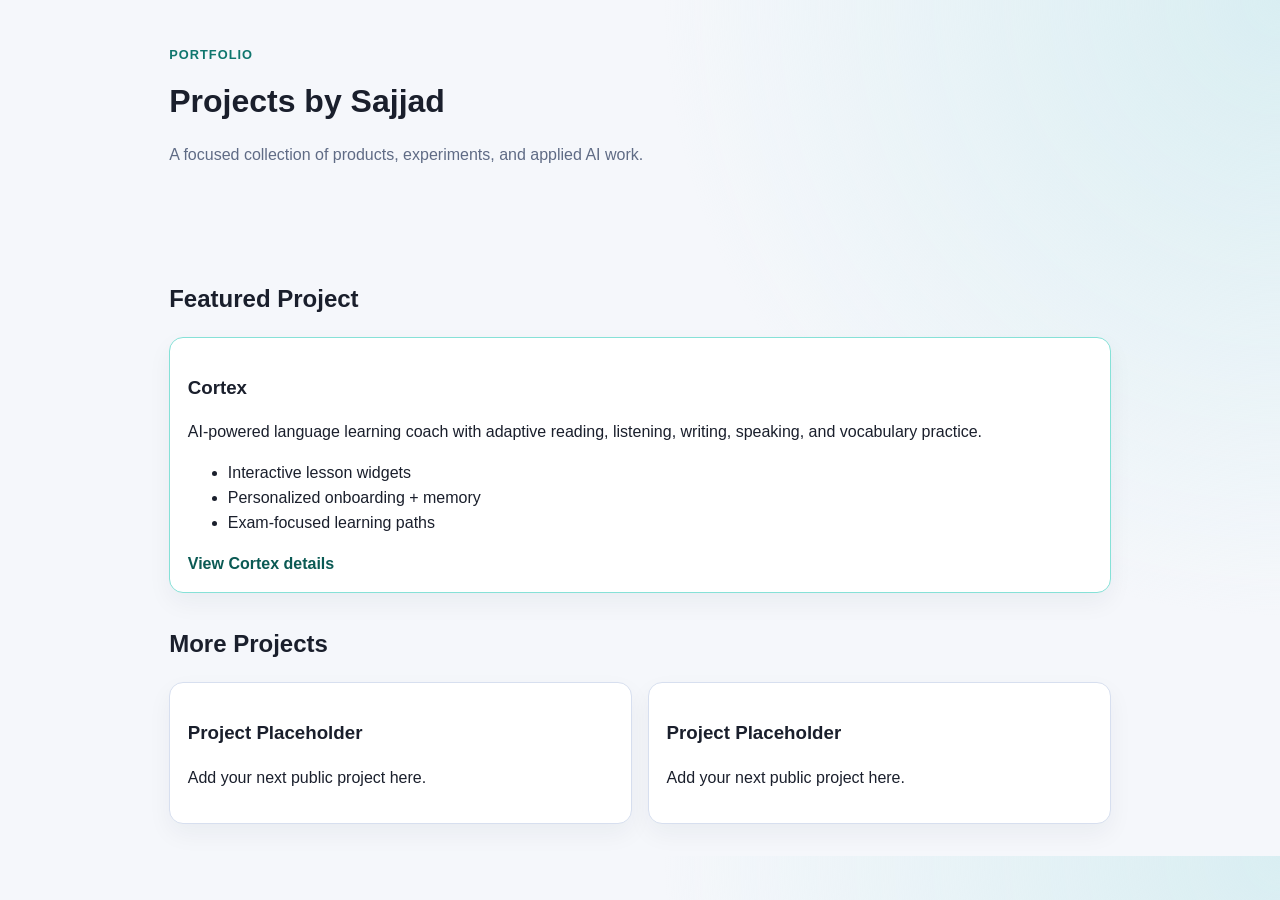
==== index.html @ 9030a569 "Create portfolio one-pager with dedicated Cortex project page" ====
<!doctype html>
<html lang="en">
  <head>
    <meta charset="UTF-8" />
    <meta name="viewport" content="width=device-width, initial-scale=1.0" />
    <title>Sajjad Portfolio</title>
    <link rel="stylesheet" href="styles.css" />
  </head>
  <body>
    <header class="hero">
      <p class="eyebrow">Portfolio</p>
      <h1>Projects by Sajjad</h1>
      <p class="subtitle">A focused collection of products, experiments, and applied AI work.</p>
    </header>

    <main>
      <section>
        <h2>Featured Project</h2>
        <div class="grid">
          <article class="card featured">
            <h3>Cortex</h3>
            <p>
              AI-powered language learning coach with adaptive reading, listening, writing,
              speaking, and vocabulary practice.
            </p>
            <ul>
              <li>Interactive lesson widgets</li>
              <li>Personalized onboarding + memory</li>
              <li>Exam-focused learning paths</li>
            </ul>
            <a href="projects/cortex.html">View Cortex details</a>
          </article>
        </div>
      </section>

      <section>
        <h2>More Projects</h2>
        <div class="grid">
          <article class="card placeholder">
            <h3>Project Placeholder</h3>
            <p>Add your next public project here.</p>
          </article>
          <article class="card placeholder">
            <h3>Project Placeholder</h3>
            <p>Add your next public project here.</p>
          </article>
        </div>
      </section>
    </main>
  </body>
</html>
---- styles.css ----
:root {
  --bg: #f5f7fb;
  --surface: #ffffff;
  --text: #1a1f2c;
  --muted: #5f6b85;
  --accent: #0f766e;
  --accent-dark: #0b5a54;
  --border: #d7dfef;
}

* { box-sizing: border-box; }

body {
  margin: 0;
  font-family: "Avenir Next", "Segoe UI", sans-serif;
  background: radial-gradient(circle at top right, #d9eef2, transparent 40%), var(--bg);
  color: var(--text);
  line-height: 1.55;
}

.hero,
main {
  max-width: 980px;
  margin: 0 auto;
  padding: 2rem 1.2rem;
}

.hero h1 { margin: 0.3rem 0; }
.eyebrow { color: var(--accent); font-weight: 700; text-transform: uppercase; letter-spacing: 0.08em; font-size: 0.8rem; }
.subtitle { color: var(--muted); max-width: 760px; }

h2 { margin-top: 2rem; }

.grid {
  display: grid;
  grid-template-columns: repeat(auto-fit, minmax(230px, 1fr));
  gap: 1rem;
}

.card {
  background: var(--surface);
  border: 1px solid var(--border);
  border-radius: 14px;
  padding: 1rem 1.1rem;
  box-shadow: 0 10px 24px rgba(20, 37, 63, 0.05);
}

.featured { border-color: #86e1d7; }

a {
  color: var(--accent-dark);
  font-weight: 600;
  text-decoration: none;
}

a:hover { text-decoration: underline; }

.project-page { max-width: 900px; margin: 0 auto; padding: 2rem 1.2rem 4rem; }
.back { display: inline-block; margin-bottom: 1rem; }

@media (max-width: 680px) {
  .hero,
  main,
  .project-page { padding: 1.25rem 1rem; }
}
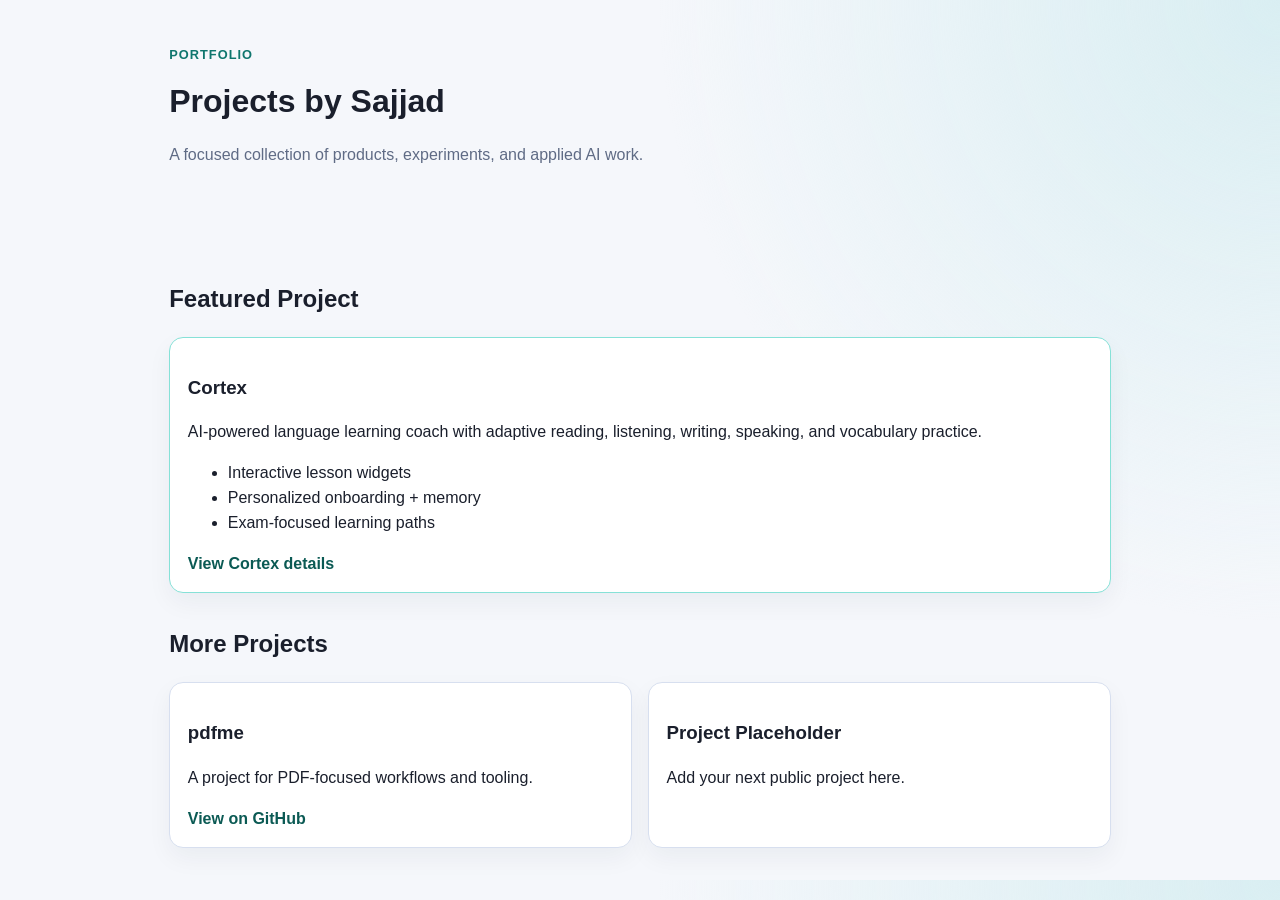
==== commit 78d842f4: "Add pdfme project to portfolio homepage" ====
--- a/index.html
+++ b/index.html
@@ -36,9 +36,14 @@
       <section>
         <h2>More Projects</h2>
         <div class="grid">
-          <article class="card placeholder">
-            <h3>Project Placeholder</h3>
-            <p>Add your next public project here.</p>
+          <article class="card">
+            <h3>pdfme</h3>
+            <p>
+              A project for PDF-focused workflows and tooling.
+            </p>
+            <a href="https://github.com/sajjadGG/pdfme" target="_blank" rel="noopener noreferrer">
+              View on GitHub
+            </a>
           </article>
           <article class="card placeholder">
             <h3>Project Placeholder</h3>
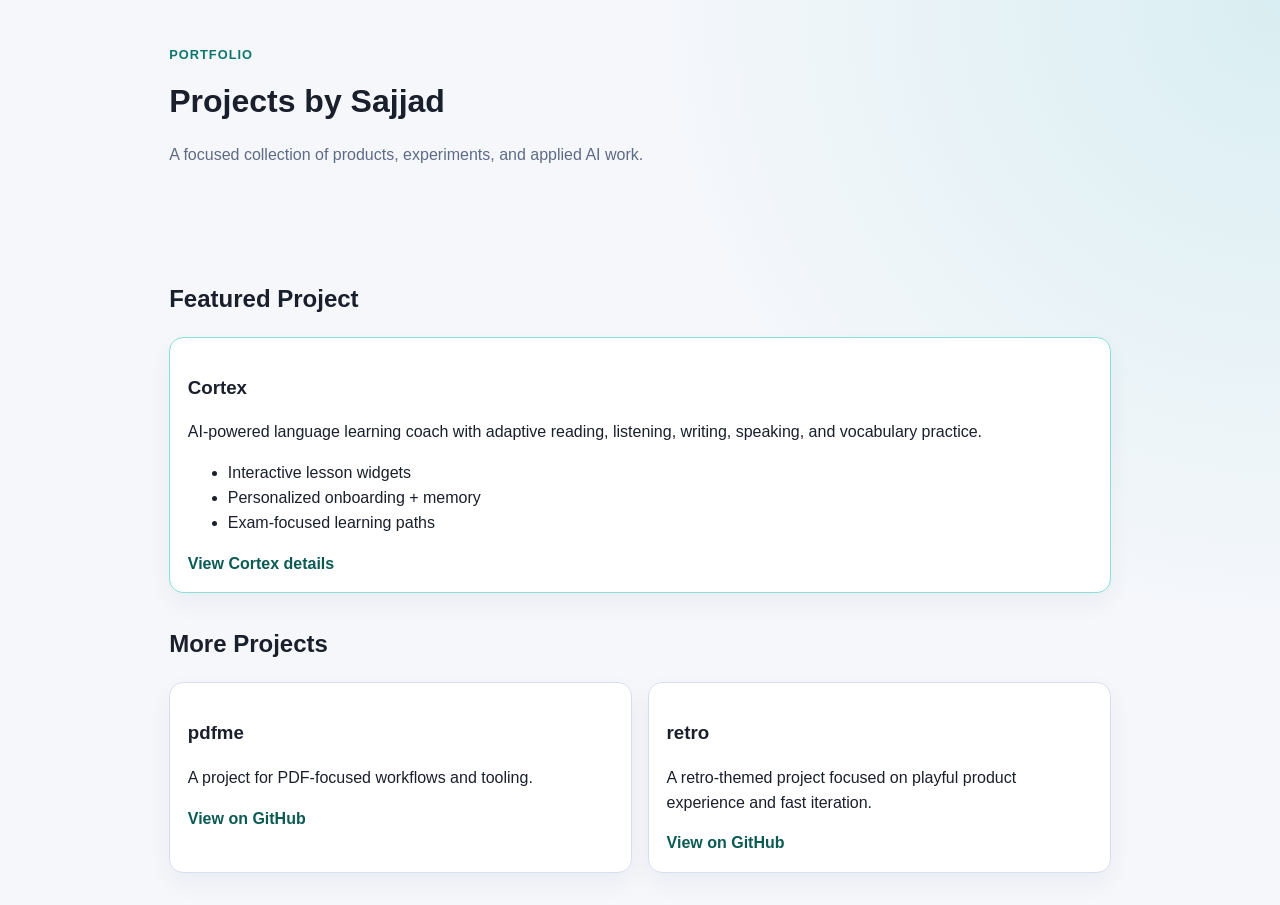
==== commit ec33b5d3: "Add retro project card to portfolio" ====
--- a/index.html
+++ b/index.html
@@ -45,9 +45,14 @@
               View on GitHub
             </a>
           </article>
-          <article class="card placeholder">
-            <h3>Project Placeholder</h3>
-            <p>Add your next public project here.</p>
+          <article class="card">
+            <h3>retro</h3>
+            <p>
+              A retro-themed project focused on playful product experience and fast iteration.
+            </p>
+            <a href="https://github.com/sajjadGG/retro/tree/main" target="_blank" rel="noopener noreferrer">
+              View on GitHub
+            </a>
           </article>
         </div>
       </section>
